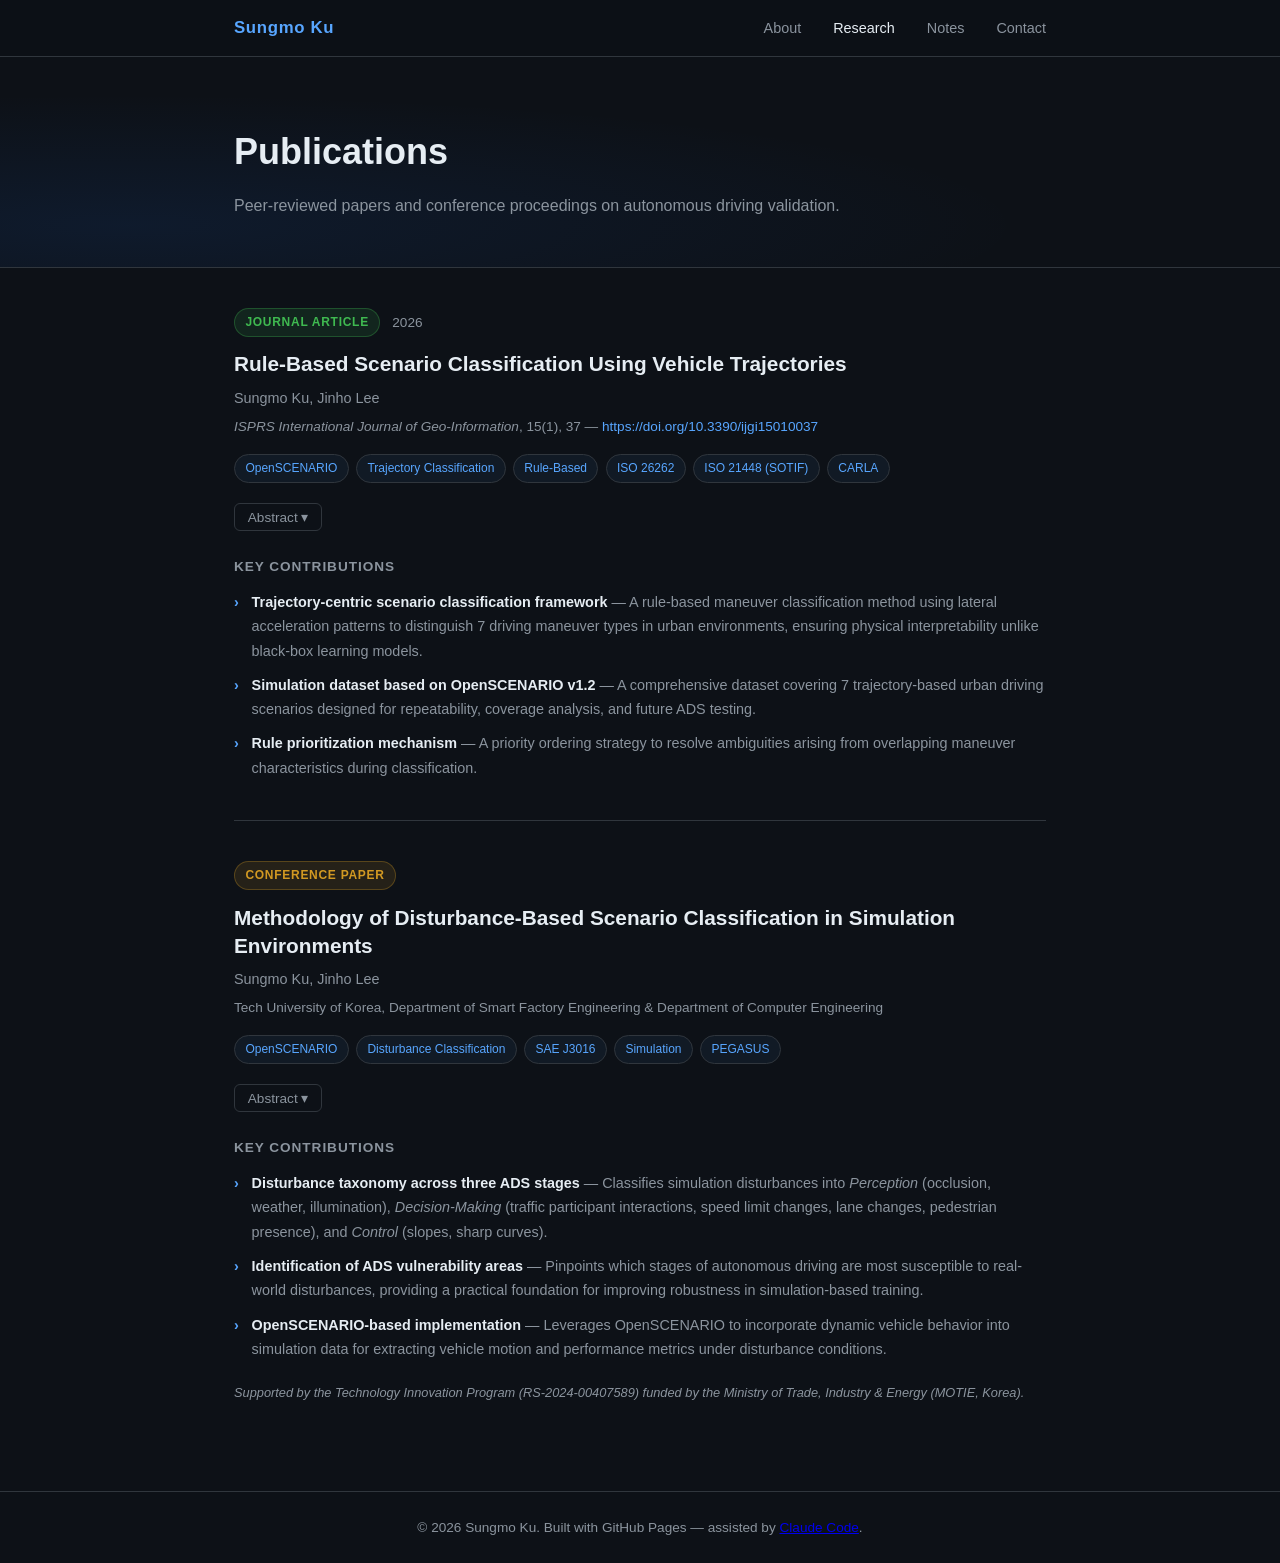
==== research/index.html @ fc3dd428 "github io start" ====
<!DOCTYPE html>
<html lang="en">
<head>
  <meta charset="UTF-8" />
  <meta name="viewport" content="width=device-width, initial-scale=1.0" />
  <title>Research | Sungmo Ku</title>
  <link rel="stylesheet" href="style.css" />
  <script src="../components.js" defer></script>
</head>
<body>

  <site-nav base="../" active="research"></site-nav>

  <div class="page-hero">
    <div class="container">
      <h1>Publications</h1>
      <p>Peer-reviewed papers and conference proceedings on autonomous driving validation.</p>
    </div>
  </div>

  <main class="container">

    <!-- Paper 1 -->
    <article class="paper">
      <div class="paper-header">
        <span class="paper-type journal">Journal Article</span>
        <span class="paper-year">2026</span>
      </div>
      <h2 class="paper-title">
        Rule-Based Scenario Classification Using Vehicle Trajectories
      </h2>
      <p class="paper-authors">Sungmo Ku, Jinho Lee</p>
      <p class="paper-venue">
        <em>ISPRS International Journal of Geo-Information</em>, 15(1), 37 &mdash;
        <a href="https://doi.org/10.3390/ijgi15010037" target="_blank" rel="noopener">
          https://doi.org/10.3390/ijgi15010037
        </a>
      </p>

      <div class="paper-tags">
        <span>OpenSCENARIO</span>
        <span>Trajectory Classification</span>
        <span>Rule-Based</span>
        <span>ISO 26262</span>
        <span>ISO 21448 (SOTIF)</span>
        <span>CARLA</span>
      </div>

      <div class="abstract">
        <button class="abstract-toggle" onclick="toggleAbstract(this)">Abstract ▾</button>
        <div class="abstract-body">
          <p>
            Ensuring the safety of autonomous driving systems (ADS) requires scenario-based testing
            that reflects the complexity and variability of real-world driving conditions. However,
            the nondeterministic nature of actual traffic environments makes physical testing costly
            and limited in scope, particularly for rare and safety-critical scenarios. To address this,
            simulation has become a core component in validation by providing scalable, controllable,
            and repeatable testing environments.
          </p>
          <p>
            This study proposes a trajectory-based scenario classification framework that emphasizes
            both generality and interpretability. Specifically, we define a set of rule-based maneuver
            classification criteria using lateral acceleration patterns and apply them to simulated urban
            driving scenarios modeled with OpenSCENARIO. To address overlapping maneuver characteristics,
            a priority ordering of classification rules is introduced to resolve ambiguities.
          </p>
          <p>
            The proposed method was evaluated on a dataset comprising 7 types of maneuvers, including
            straight driving, lane changes, turns, roundabouts, and U-turns. Experimental results
            demonstrate the effectiveness of rule-driven classification based on vehicle trajectory dynamics
            and highlight the potential of this approach for structured scenario definition and validation
            in ADS simulation environments.
          </p>
        </div>
      </div>

      <div class="contributions">
        <h3>Key Contributions</h3>
        <ul>
          <li>
            <strong>Trajectory-centric scenario classification framework</strong> — A rule-based maneuver
            classification method using lateral acceleration patterns to distinguish 7 driving maneuver types
            in urban environments, ensuring physical interpretability unlike black-box learning models.
          </li>
          <li>
            <strong>Simulation dataset based on OpenSCENARIO v1.2</strong> — A comprehensive dataset
            covering 7 trajectory-based urban driving scenarios designed for repeatability, coverage analysis,
            and future ADS testing.
          </li>
          <li>
            <strong>Rule prioritization mechanism</strong> — A priority ordering strategy to resolve ambiguities
            arising from overlapping maneuver characteristics during classification.
          </li>
        </ul>
      </div>
    </article>

    <hr class="divider" />

    <!-- Paper 2 -->
    <article class="paper">
      <div class="paper-header">
        <span class="paper-type conference">Conference Paper</span>
      </div>
      <h2 class="paper-title">
        Methodology of Disturbance-Based Scenario Classification in Simulation Environments
      </h2>
      <p class="paper-authors">Sungmo Ku, Jinho Lee</p>
      <p class="paper-venue">
        Tech University of Korea, Department of Smart Factory Engineering &amp; Department of Computer Engineering
      </p>

      <div class="paper-tags">
        <span>OpenSCENARIO</span>
        <span>Disturbance Classification</span>
        <span>SAE J3016</span>
        <span>Simulation</span>
        <span>PEGASUS</span>
      </div>

      <div class="abstract">
        <button class="abstract-toggle" onclick="toggleAbstract(this)">Abstract ▾</button>
        <div class="abstract-body">
          <p>
            Autonomous driving systems have advanced toward higher levels of automation, particularly
            SAE J3016 Level 4 and above, where simulation-based training is increasingly emphasized.
            Through simulation, diverse driving scenarios can be reproduced, and consequently, various
            classification frameworks have been proposed. Previous ontology-based approaches that utilize
            road types and surrounding traffic object information face limitations: difficulty in
            comprehensively capturing all contextual information and high computational costs.
          </p>
          <p>
            This study proposes a methodology that establishes a concise and clear foundation for
            classifying driving scenarios. The objective is to define classification criteria that enable
            the effective reproduction and training of hazardous scenarios, thereby supporting the learning
            process of autonomous vehicles. Using ASAM OpenX (developed as part of the German PEGASUS Project),
            disturbances implementable in simulation are classified into three stages: perception,
            decision-making, and control.
          </p>
        </div>
      </div>

      <div class="contributions">
        <h3>Key Contributions</h3>
        <ul>
          <li>
            <strong>Disturbance taxonomy across three ADS stages</strong> — Classifies simulation disturbances
            into <em>Perception</em> (occlusion, weather, illumination), <em>Decision-Making</em> (traffic participant
            interactions, speed limit changes, lane changes, pedestrian presence), and <em>Control</em> (slopes,
            sharp curves).
          </li>
          <li>
            <strong>Identification of ADS vulnerability areas</strong> — Pinpoints which stages of autonomous
            driving are most susceptible to real-world disturbances, providing a practical foundation for
            improving robustness in simulation-based training.
          </li>
          <li>
            <strong>OpenSCENARIO-based implementation</strong> — Leverages OpenSCENARIO to incorporate dynamic
            vehicle behavior into simulation data for extracting vehicle motion and performance metrics under
            disturbance conditions.
          </li>
        </ul>
      </div>

      <p class="paper-note">
        Supported by the Technology Innovation Program (RS-2024-00407589) funded by the Ministry of Trade,
        Industry &amp; Energy (MOTIE, Korea).
      </p>
    </article>

  </main>

  <site-footer></site-footer>

  <script>
    function toggleAbstract(btn) {
      const body = btn.nextElementSibling;
      const open = body.classList.toggle('open');
      btn.textContent = open ? 'Abstract ▴' : 'Abstract ▾';
    }
  </script>

</body>
</html>
---- research/style.css ----
*, *::before, *::after {
  box-sizing: border-box;
  margin: 0;
  padding: 0;
}

:root {
  --bg: #0d1117;
  --bg-alt: #161b22;
  --border: #30363d;
  --text: #e6edf3;
  --text-muted: #8b949e;
  --accent: #58a6ff;
  --accent-dim: #1f6feb;
  --green: #3fb950;
  --orange: #d29922;
}

html { scroll-behavior: smooth; }

body {
  font-family: -apple-system, BlinkMacSystemFont, "Segoe UI", sans-serif;
  background: var(--bg);
  color: var(--text);
  line-height: 1.7;
}

/* ── Nav ── */
header {
  position: sticky;
  top: 0;
  z-index: 100;
  background: rgba(13, 17, 23, 0.88);
  backdrop-filter: blur(8px);
  border-bottom: 1px solid var(--border);
}

nav {
  max-width: 860px;
  margin: 0 auto;
  padding: 0 1.5rem;
  height: 56px;
  display: flex;
  align-items: center;
  justify-content: space-between;
}

.logo {
  font-weight: 700;
  font-size: 1.05rem;
  color: var(--accent);
  text-decoration: none;
  letter-spacing: 0.04em;
}

nav ul {
  list-style: none;
  display: flex;
  gap: 2rem;
}

nav a {
  color: var(--text-muted);
  text-decoration: none;
  font-size: 0.9rem;
  transition: color 0.2s;
}

nav a:hover, nav a.active {
  color: var(--text);
}

/* ── Page hero ── */
.page-hero {
  padding: 4rem 1.5rem 3rem;
  border-bottom: 1px solid var(--border);
  background: radial-gradient(ellipse at 10% 80%, rgba(31, 111, 235, 0.1) 0%, transparent 55%);
}

.page-hero h1 {
  font-size: 2.25rem;
  font-weight: 800;
  margin-bottom: 0.6rem;
}

.page-hero p {
  color: var(--text-muted);
  font-size: 1rem;
}

/* ── Container ── */
.container {
  max-width: 860px;
  margin: 0 auto;
  padding: 0 1.5rem;
}

/* ── Paper card ── */
.paper {
  padding: 2.5rem 0;
}

.paper-header {
  display: flex;
  align-items: center;
  gap: 0.75rem;
  margin-bottom: 0.85rem;
}

.paper-type {
  font-size: 0.75rem;
  font-weight: 600;
  padding: 0.2rem 0.65rem;
  border-radius: 20px;
  text-transform: uppercase;
  letter-spacing: 0.06em;
}

.paper-type.journal {
  background: rgba(63, 185, 80, 0.12);
  color: var(--green);
  border: 1px solid rgba(63, 185, 80, 0.3);
}

.paper-type.conference {
  background: rgba(210, 153, 34, 0.12);
  color: var(--orange);
  border: 1px solid rgba(210, 153, 34, 0.3);
}

.paper-year {
  font-size: 0.85rem;
  color: var(--text-muted);
}

.paper-title {
  font-size: 1.3rem;
  font-weight: 700;
  line-height: 1.35;
  margin-bottom: 0.45rem;
  color: var(--text);
}

.paper-authors {
  font-size: 0.9rem;
  color: var(--text-muted);
  margin-bottom: 0.3rem;
}

.paper-venue {
  font-size: 0.85rem;
  color: var(--text-muted);
  margin-bottom: 1rem;
}

.paper-venue a {
  color: var(--accent);
  text-decoration: none;
}

.paper-venue a:hover {
  text-decoration: underline;
}

/* ── Tags ── */
.paper-tags {
  display: flex;
  flex-wrap: wrap;
  gap: 0.45rem;
  margin-bottom: 1.25rem;
}

.paper-tags span {
  font-size: 0.75rem;
  padding: 0.2rem 0.65rem;
  border: 1px solid var(--border);
  border-radius: 20px;
  color: var(--accent);
  background: rgba(88, 166, 255, 0.06);
}

/* ── Abstract ── */
.abstract {
  margin-bottom: 1.5rem;
}

.abstract-toggle {
  background: none;
  border: 1px solid var(--border);
  color: var(--text-muted);
  font-size: 0.85rem;
  padding: 0.3rem 0.8rem;
  border-radius: 6px;
  cursor: pointer;
  transition: border-color 0.2s, color 0.2s;
}

.abstract-toggle:hover {
  border-color: var(--accent);
  color: var(--text);
}

.abstract-body {
  display: none;
  margin-top: 0.85rem;
  padding: 1.25rem;
  background: var(--bg-alt);
  border: 1px solid var(--border);
  border-radius: 8px;
  font-size: 0.9rem;
  color: var(--text-muted);
  line-height: 1.75;
}

.abstract-body.open {
  display: block;
}

.abstract-body p + p {
  margin-top: 0.85rem;
}

/* ── Contributions ── */
.contributions h3 {
  font-size: 0.85rem;
  font-weight: 600;
  text-transform: uppercase;
  letter-spacing: 0.07em;
  color: var(--text-muted);
  margin-bottom: 0.75rem;
}

.contributions ul {
  list-style: none;
  display: flex;
  flex-direction: column;
  gap: 0.6rem;
}

.contributions li {
  font-size: 0.9rem;
  color: var(--text-muted);
  padding-left: 1.1rem;
  position: relative;
}

.contributions li::before {
  content: "›";
  position: absolute;
  left: 0;
  color: var(--accent);
  font-weight: 700;
}

.contributions strong {
  color: var(--text);
}

/* ── Misc ── */
.divider {
  border: none;
  border-top: 1px solid var(--border);
}

.paper-note {
  margin-top: 1.25rem;
  font-size: 0.8rem;
  color: var(--text-muted);
  font-style: italic;
}

/* ── Footer ── */
footer {
  border-top: 1px solid var(--border);
  padding: 1.5rem;
  text-align: center;
  font-size: 0.85rem;
  color: var(--text-muted);
  margin-top: 3rem;
}

@media (max-width: 640px) {
  .paper-title { font-size: 1.1rem; }
  .page-hero h1 { font-size: 1.75rem; }
}
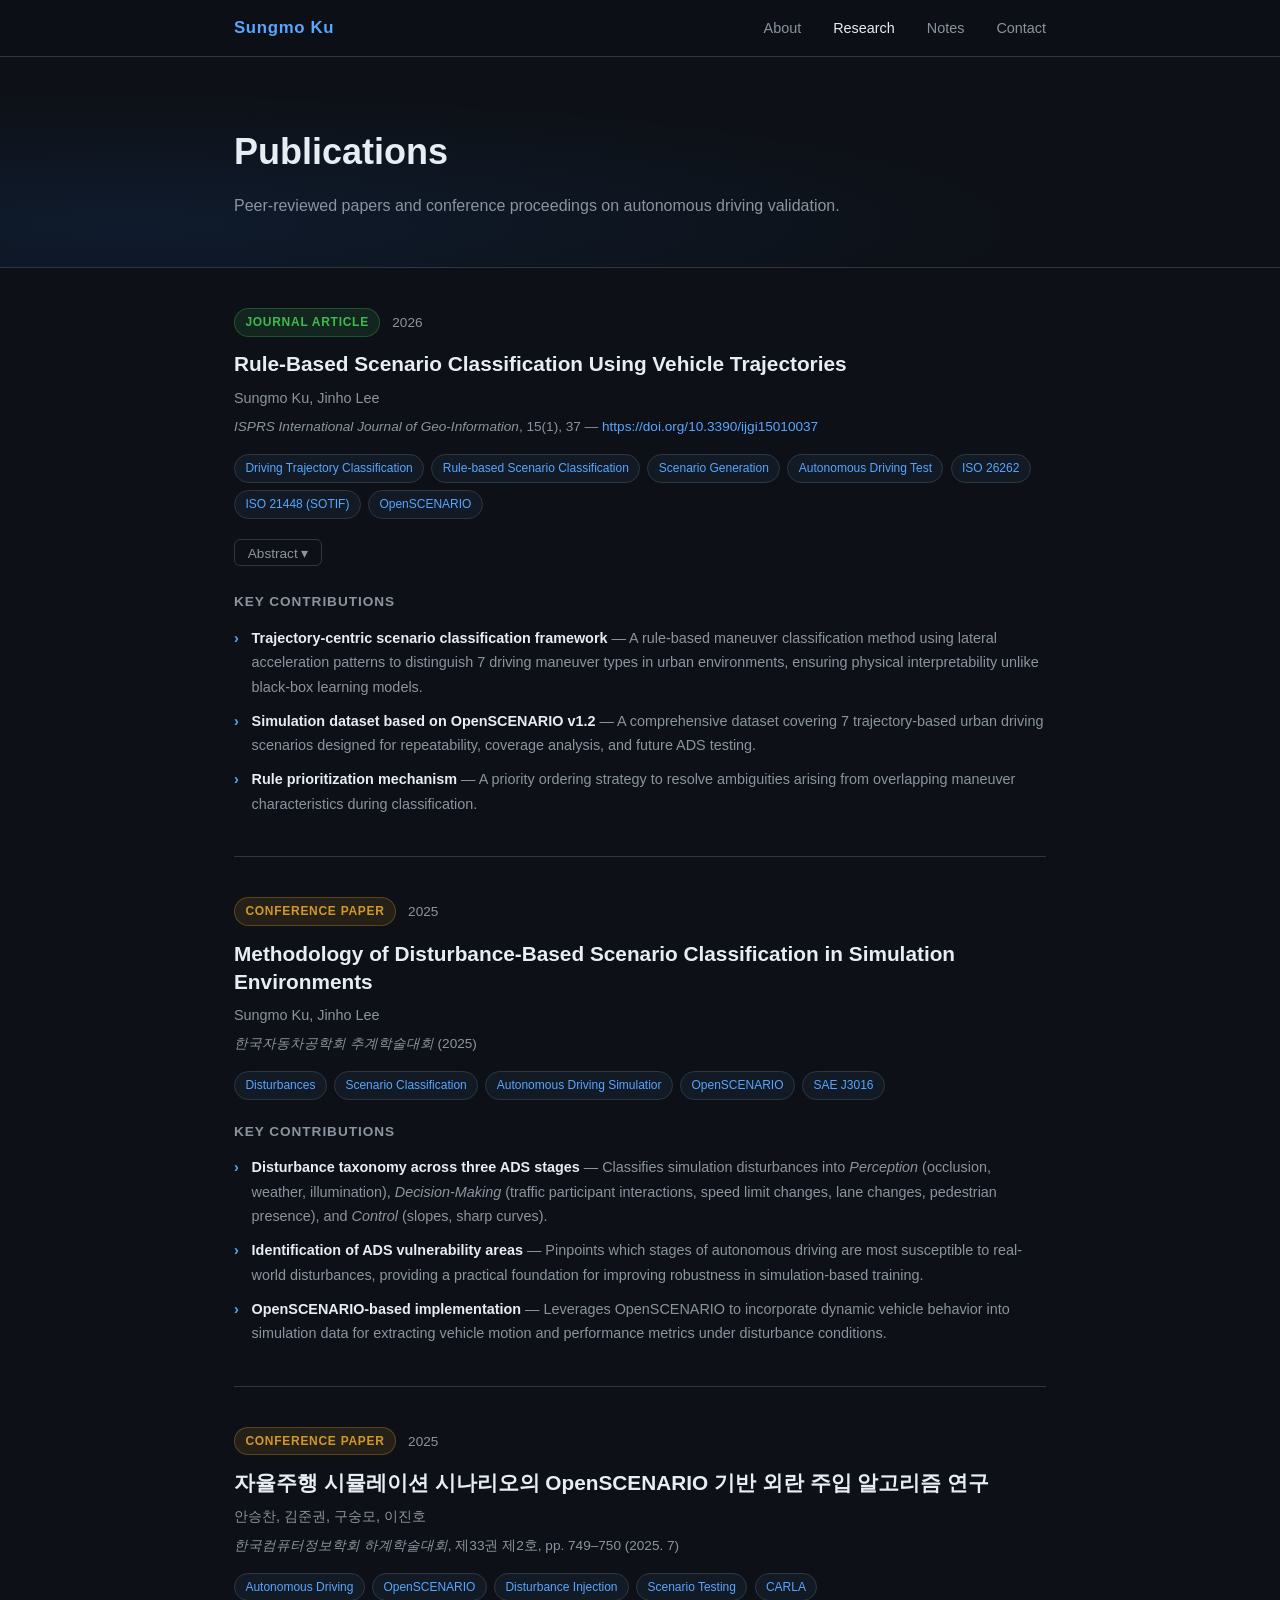
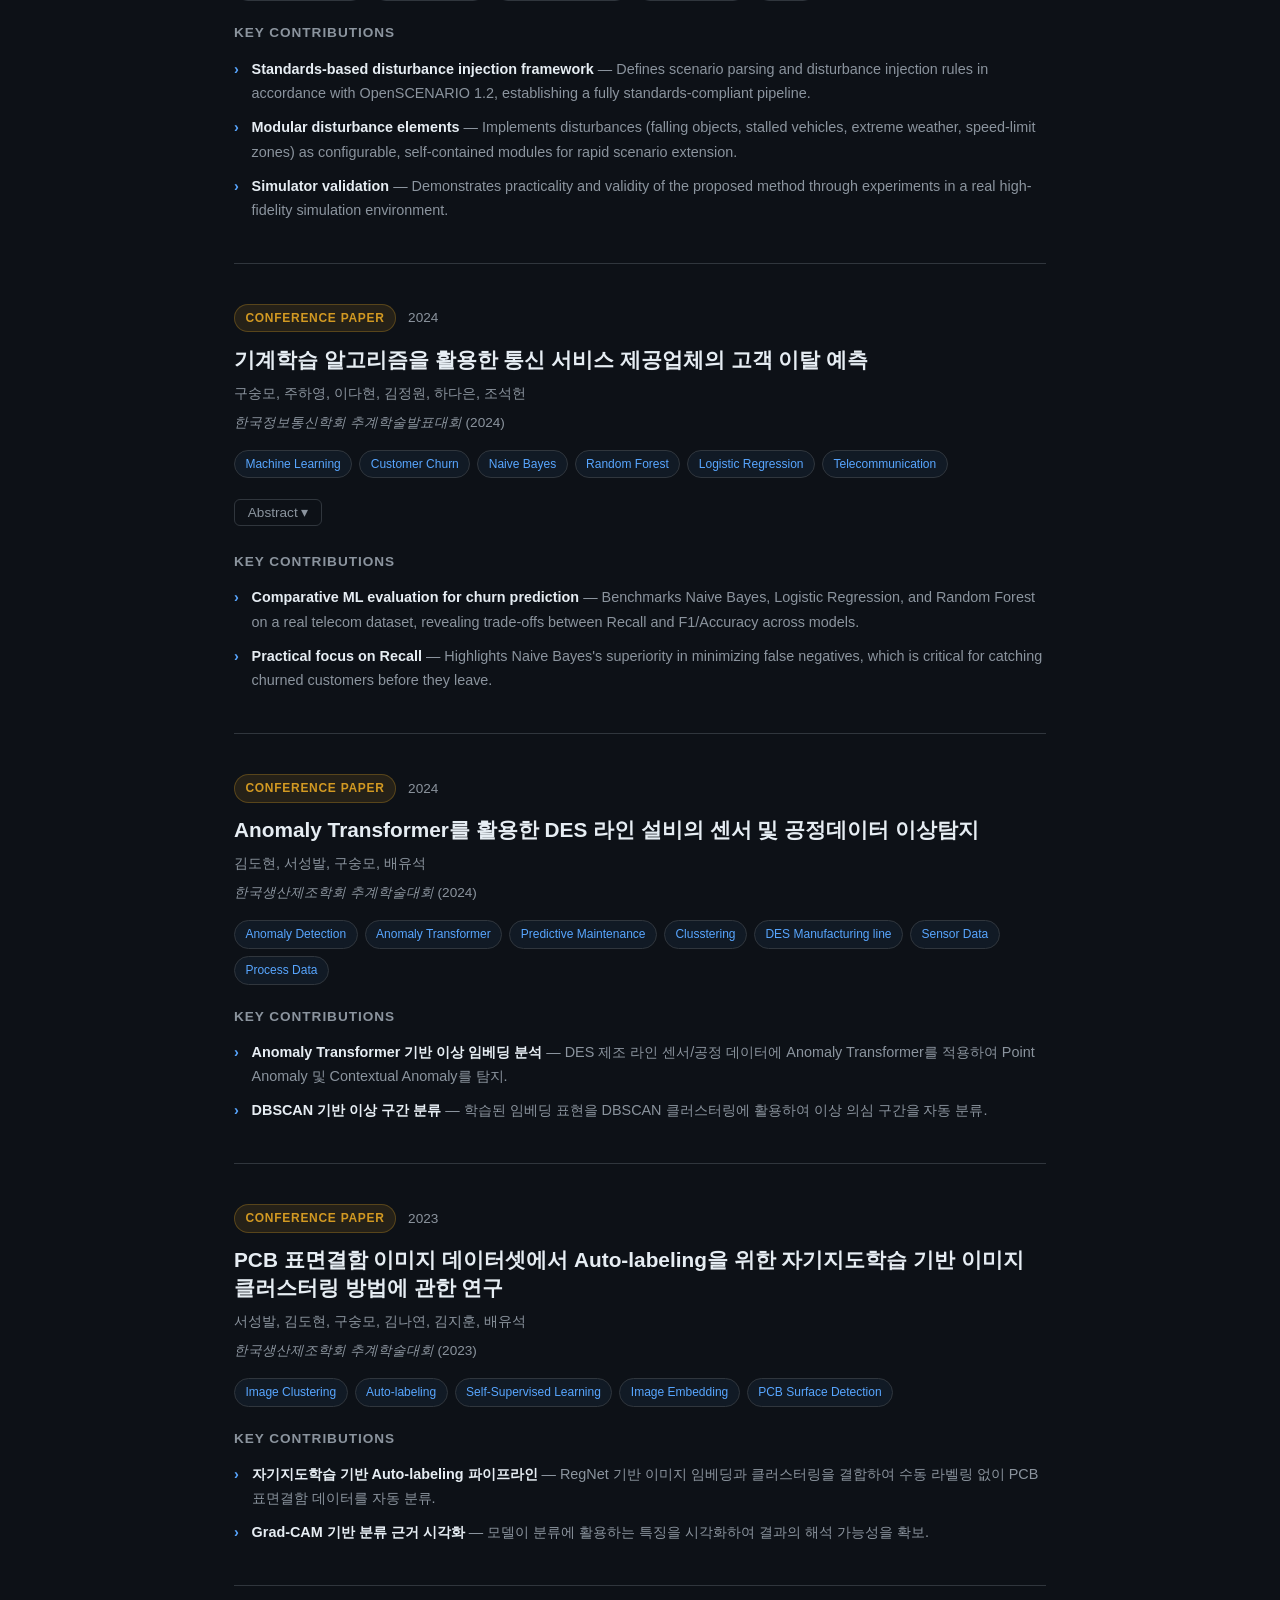
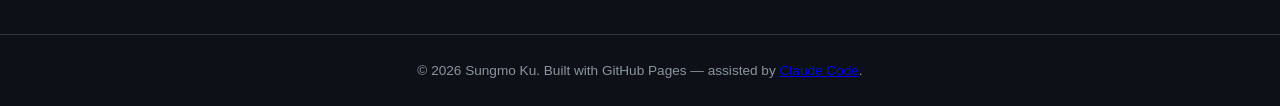
==== commit 57a17218: "260422 - esl-chap3 and papar with conferences" ====
--- a/research/index.html
+++ b/research/index.html
@@ -20,7 +20,7 @@
 
   <main class="container">
 
-    <!-- Paper 1 -->
+    <!-- 2026 -->
     <article class="paper">
       <div class="paper-header">
         <span class="paper-type journal">Journal Article</span>
@@ -38,12 +38,13 @@
       </p>
 
       <div class="paper-tags">
-        <span>OpenSCENARIO</span>
-        <span>Trajectory Classification</span>
-        <span>Rule-Based</span>
+        <span>Driving Trajectory Classification</span>
+        <span>Rule-based Scenario Classification</span>
+        <span>Scenario Generation</span>
+        <span>Autonomous Driving Test</span>
         <span>ISO 26262</span>
         <span>ISO 21448 (SOTIF)</span>
-        <span>CARLA</span>
+        <span>OpenSCENARIO</span>
       </div>
 
       <div class="abstract">
@@ -55,21 +56,16 @@
             the nondeterministic nature of actual traffic environments makes physical testing costly
             and limited in scope, particularly for rare and safety-critical scenarios. To address this,
             simulation has become a core component in validation by providing scalable, controllable,
-            and repeatable testing environments.
-          </p>
-          <p>
-            This study proposes a trajectory-based scenario classification framework that emphasizes
-            both generality and interpretability. Specifically, we define a set of rule-based maneuver
-            classification criteria using lateral acceleration patterns and apply them to simulated urban
-            driving scenarios modeled with OpenSCENARIO. To address overlapping maneuver characteristics,
-            a priority ordering of classification rules is introduced to resolve ambiguities.
-          </p>
-          <p>
-            The proposed method was evaluated on a dataset comprising 7 types of maneuvers, including
-            straight driving, lane changes, turns, roundabouts, and U-turns. Experimental results
-            demonstrate the effectiveness of rule-driven classification based on vehicle trajectory dynamics
-            and highlight the potential of this approach for structured scenario definition and validation
-            in ADS simulation environments.
+            and repeatable testing environments. This study proposes a trajectory-based scenario classification
+            framework that emphasizes both generality and interpretability. Specifically, we
+            define a set of rule-based maneuver classification criteria using lateral acceleration patterns
+            and apply them to simulated urban driving scenarios modeled with OpenSCENARIO. To
+            address overlapping maneuver characteristics, a priority ordering of classification rules is
+            introduced to resolve ambiguities. The proposed method was evaluated on a dataset comprising
+            7 types of maneuvers, including straight driving, lane changes, turns, roundabouts,
+            and U-turns. Experimental results demonstrate the effectiveness of rule-driven classification
+            based on vehicle trajectory dynamics and highlight the potential of this approach for
+            structured scenario definition and validation in ADS simulation environments.
           </p>
         </div>
       </div>
@@ -97,45 +93,133 @@
 
     <hr class="divider" />
 
-    <!-- Paper 2 -->
-    <article class="paper">
-      <div class="paper-header">
-        <span class="paper-type conference">Conference Paper</span>
+    <!-- 2025 - Methodology -->
+    <article class="paper">
+      <div class="paper-header">
+        <span class="paper-type conference">Conference Paper</span>
+        <span class="paper-year">2025</span>
       </div>
       <h2 class="paper-title">
         Methodology of Disturbance-Based Scenario Classification in Simulation Environments
       </h2>
       <p class="paper-authors">Sungmo Ku, Jinho Lee</p>
       <p class="paper-venue">
-        Tech University of Korea, Department of Smart Factory Engineering &amp; Department of Computer Engineering
-      </p>
-
-      <div class="paper-tags">
+        <em>한국자동차공학회 추계학술대회 </em> (2025)
+      </p>
+
+      <div class="paper-tags">
+        <span>Disturbances</span>
+        <span>Scenario Classification</span>
+        <span>Autonomous Driving Simulatior</span>
         <span>OpenSCENARIO</span>
-        <span>Disturbance Classification</span>
         <span>SAE J3016</span>
-        <span>Simulation</span>
-        <span>PEGASUS</span>
+      </div>
+
+      <div class="contributions">
+        <h3>Key Contributions</h3>
+        <ul>
+          <li>
+            <strong>Disturbance taxonomy across three ADS stages</strong> — Classifies simulation disturbances
+            into <em>Perception</em> (occlusion, weather, illumination), <em>Decision-Making</em> (traffic participant
+            interactions, speed limit changes, lane changes, pedestrian presence), and <em>Control</em> (slopes,
+            sharp curves).
+          </li>
+          <li>
+            <strong>Identification of ADS vulnerability areas</strong> — Pinpoints which stages of autonomous
+            driving are most susceptible to real-world disturbances, providing a practical foundation for
+            improving robustness in simulation-based training.
+          </li>
+          <li>
+            <strong>OpenSCENARIO-based implementation</strong> — Leverages OpenSCENARIO to incorporate dynamic
+            vehicle behavior into simulation data for extracting vehicle motion and performance metrics under
+            disturbance conditions.
+          </li>
+        </ul>
+      </div>
+    </article>
+
+    <hr class="divider" />
+
+    <!-- 2025 - Disturbance Injection -->
+    <article class="paper">
+      <div class="paper-header">
+        <span class="paper-type conference">Conference Paper</span>
+        <span class="paper-year">2025</span>
+      </div>
+      <h2 class="paper-title">
+        자율주행 시뮬레이션 시나리오의 OpenSCENARIO 기반 외란 주입 알고리즘 연구
+      </h2>
+      <p class="paper-authors">안승찬, 김준권, 구숭모, 이진호</p>
+      <p class="paper-venue">
+        <em>한국컴퓨터정보학회 하계학술대회</em>, 제33권 제2호, pp. 749–750 (2025. 7)
+      </p>
+
+      <div class="paper-tags">
+        <span>Autonomous Driving</span>
+        <span>OpenSCENARIO</span>
+        <span>Disturbance Injection</span>
+        <span>Scenario Testing</span>
+        <span>CARLA</span>
+      </div>
+
+      <div class="contributions">
+        <h3>Key Contributions</h3>
+        <ul>
+          <li>
+            <strong>Standards-based disturbance injection framework</strong> — Defines scenario parsing and
+            disturbance injection rules in accordance with OpenSCENARIO 1.2, establishing a fully standards-compliant pipeline.
+          </li>
+          <li>
+            <strong>Modular disturbance elements</strong> — Implements disturbances (falling objects, stalled vehicles,
+            extreme weather, speed-limit zones) as configurable, self-contained modules for rapid scenario extension.
+          </li>
+          <li>
+            <strong>Simulator validation</strong> — Demonstrates practicality and validity of the proposed method
+            through experiments in a real high-fidelity simulation environment.
+          </li>
+        </ul>
+      </div>
+    </article>
+
+    <hr class="divider" />
+
+    <!-- 2024 - Customer Churn -->
+    <article class="paper">
+      <div class="paper-header">
+        <span class="paper-type conference">Conference Paper</span>
+        <span class="paper-year">2024</span>
+      </div>
+      <h2 class="paper-title">
+        기계학습 알고리즘을 활용한 통신 서비스 제공업체의 고객 이탈 예측
+      </h2>
+      <p class="paper-authors">구숭모, 주하영, 이다현, 김정원, 하다은, 조석헌</p>
+      <p class="paper-venue">
+        <em>한국정보통신학회 추계학술발표대회</em> (2024)
+      </p>
+
+      <div class="paper-tags">
+        <span>Machine Learning</span>
+        <span>Customer Churn</span>
+        <span>Naive Bayes</span>
+        <span>Random Forest</span>
+        <span>Logistic Regression</span>
+        <span>Telecommunication</span>
       </div>
 
       <div class="abstract">
         <button class="abstract-toggle" onclick="toggleAbstract(this)">Abstract ▾</button>
         <div class="abstract-body">
           <p>
-            Autonomous driving systems have advanced toward higher levels of automation, particularly
-            SAE J3016 Level 4 and above, where simulation-based training is increasingly emphasized.
-            Through simulation, diverse driving scenarios can be reproduced, and consequently, various
-            classification frameworks have been proposed. Previous ontology-based approaches that utilize
-            road types and surrounding traffic object information face limitations: difficulty in
-            comprehensively capturing all contextual information and high computational costs.
-          </p>
-          <p>
-            This study proposes a methodology that establishes a concise and clear foundation for
-            classifying driving scenarios. The objective is to define classification criteria that enable
-            the effective reproduction and training of hazardous scenarios, thereby supporting the learning
-            process of autonomous vehicles. Using ASAM OpenX (developed as part of the German PEGASUS Project),
-            disturbances implementable in simulation are classified into three stages: perception,
-            decision-making, and control.
+              Customer churn prediction is a key factor for business success in the telecommunication service market, since it 
+              can be used to focus only on the customer who is predicted as a churned customer, which leads to retrenchment in 
+              marketing costs. This study employed machine learning algorithms, such as Naive Bayes, Logistic Regression, and 
+              Random Forest, to provide the customer churn prediction models for a telecommunication service provider. The 
+              customer service usage information dataset provided by a telecommunication service provider was used for training 
+              and evaluating the customer churn prediction models. It was observed that the Naive Bayes-based customer churn 
+              prediction model outperformed other two machine learning-based prediction models in terms of Recall, which is the 
+              proportion of actual churned customers who were correctly classified as the churned customers. On the contrary to 
+              this, the Random Forest-based prediction models achieved the best performance regarding other metrics including 
+              F1-score, Specificity, and Accuracy.
           </p>
         </div>
       </div>
@@ -144,29 +228,100 @@
         <h3>Key Contributions</h3>
         <ul>
           <li>
-            <strong>Disturbance taxonomy across three ADS stages</strong> — Classifies simulation disturbances
-            into <em>Perception</em> (occlusion, weather, illumination), <em>Decision-Making</em> (traffic participant
-            interactions, speed limit changes, lane changes, pedestrian presence), and <em>Control</em> (slopes,
-            sharp curves).
-          </li>
-          <li>
-            <strong>Identification of ADS vulnerability areas</strong> — Pinpoints which stages of autonomous
-            driving are most susceptible to real-world disturbances, providing a practical foundation for
-            improving robustness in simulation-based training.
-          </li>
-          <li>
-            <strong>OpenSCENARIO-based implementation</strong> — Leverages OpenSCENARIO to incorporate dynamic
-            vehicle behavior into simulation data for extracting vehicle motion and performance metrics under
-            disturbance conditions.
-          </li>
-        </ul>
-      </div>
-
-      <p class="paper-note">
-        Supported by the Technology Innovation Program (RS-2024-00407589) funded by the Ministry of Trade,
-        Industry &amp; Energy (MOTIE, Korea).
-      </p>
-    </article>
+            <strong>Comparative ML evaluation for churn prediction</strong> — Benchmarks Naive Bayes, Logistic Regression,
+            and Random Forest on a real telecom dataset, revealing trade-offs between Recall and F1/Accuracy across models.
+          </li>
+          <li>
+            <strong>Practical focus on Recall</strong> — Highlights Naive Bayes's superiority in minimizing false negatives,
+            which is critical for catching churned customers before they leave.
+          </li>
+        </ul>
+      </div>
+    </article>
+
+    <hr class="divider" />
+
+    <!-- 2024 - Anomaly Transformer -->
+    <article class="paper">
+      <div class="paper-header">
+        <span class="paper-type conference">Conference Paper</span>
+        <span class="paper-year">2024</span>
+      </div>
+      <h2 class="paper-title">
+        Anomaly Transformer를 활용한 DES 라인 설비의 센서 및 공정데이터 이상탐지
+      </h2>
+      <p class="paper-authors">김도현, 서성발, 구숭모, 배유석</p>
+      <p class="paper-venue">
+        <em>한국생산제조학회 추계학술대회</em> (2024)
+      </p>
+
+      <div class="paper-tags">
+        <span>Anomaly Detection</span>
+        <span>Anomaly Transformer</span>
+        <span>Predictive Maintenance</span>
+        <span>Clusstering</span>
+        <span>DES Manufacturing line</span>
+        <span>Sensor Data</span>
+        <span>Process Data</span>
+      </div>
+
+      <div class="contributions">
+        <h3>Key Contributions</h3>
+        <ul>
+          <li>
+            <strong>Anomaly Transformer 기반 이상 임베딩 분석</strong> — DES 제조 라인 센서/공정 데이터에
+            Anomaly Transformer를 적용하여 Point Anomaly 및 Contextual Anomaly를 탐지.
+          </li>
+          <li>
+            <strong>DBSCAN 기반 이상 구간 분류</strong> — 학습된 임베딩 표현을 DBSCAN 클러스터링에 활용하여
+            이상 의심 구간을 자동 분류.
+          </li>
+        </ul>
+      </div>
+
+    </article>
+
+    <hr class="divider" />
+
+    <!-- 2023 - PCB -->
+    <article class="paper">
+      <div class="paper-header">
+        <span class="paper-type conference">Conference Paper</span>
+        <span class="paper-year">2023</span>
+      </div>
+      <h2 class="paper-title">
+        PCB 표면결함 이미지 데이터셋에서 Auto-labeling을 위한 자기지도학습 기반 이미지 클러스터링 방법에 관한 연구
+      </h2>
+      <p class="paper-authors">서성발, 김도현, 구숭모, 김나연, 김지훈, 배유석</p>
+      <p class="paper-venue">
+        <em>한국생산제조학회 추계학술대회</em> (2023)
+      </p>
+
+      <div class="paper-tags">
+        <span>Image Clustering</span>
+        <span>Auto-labeling</span>
+        <span>Self-Supervised Learning</span>
+        <span>Image Embedding</span>
+        <span>PCB Surface Detection</span>
+      </div>
+
+      <div class="contributions">
+        <h3>Key Contributions</h3>
+        <ul>
+          <li>
+            <strong>자기지도학습 기반 Auto-labeling 파이프라인</strong> — RegNet 기반 이미지 임베딩과 클러스터링을 결합하여
+            수동 라벨링 없이 PCB 표면결함 데이터를 자동 분류.
+          </li>
+          <li>
+            <strong>Grad-CAM 기반 분류 근거 시각화</strong> — 모델이 분류에 활용하는 특징을 시각화하여 결과의
+            해석 가능성을 확보.
+          </li>
+        </ul>
+      </div>
+
+    </article>
+
+    <hr class="divider" />
 
   </main>
 
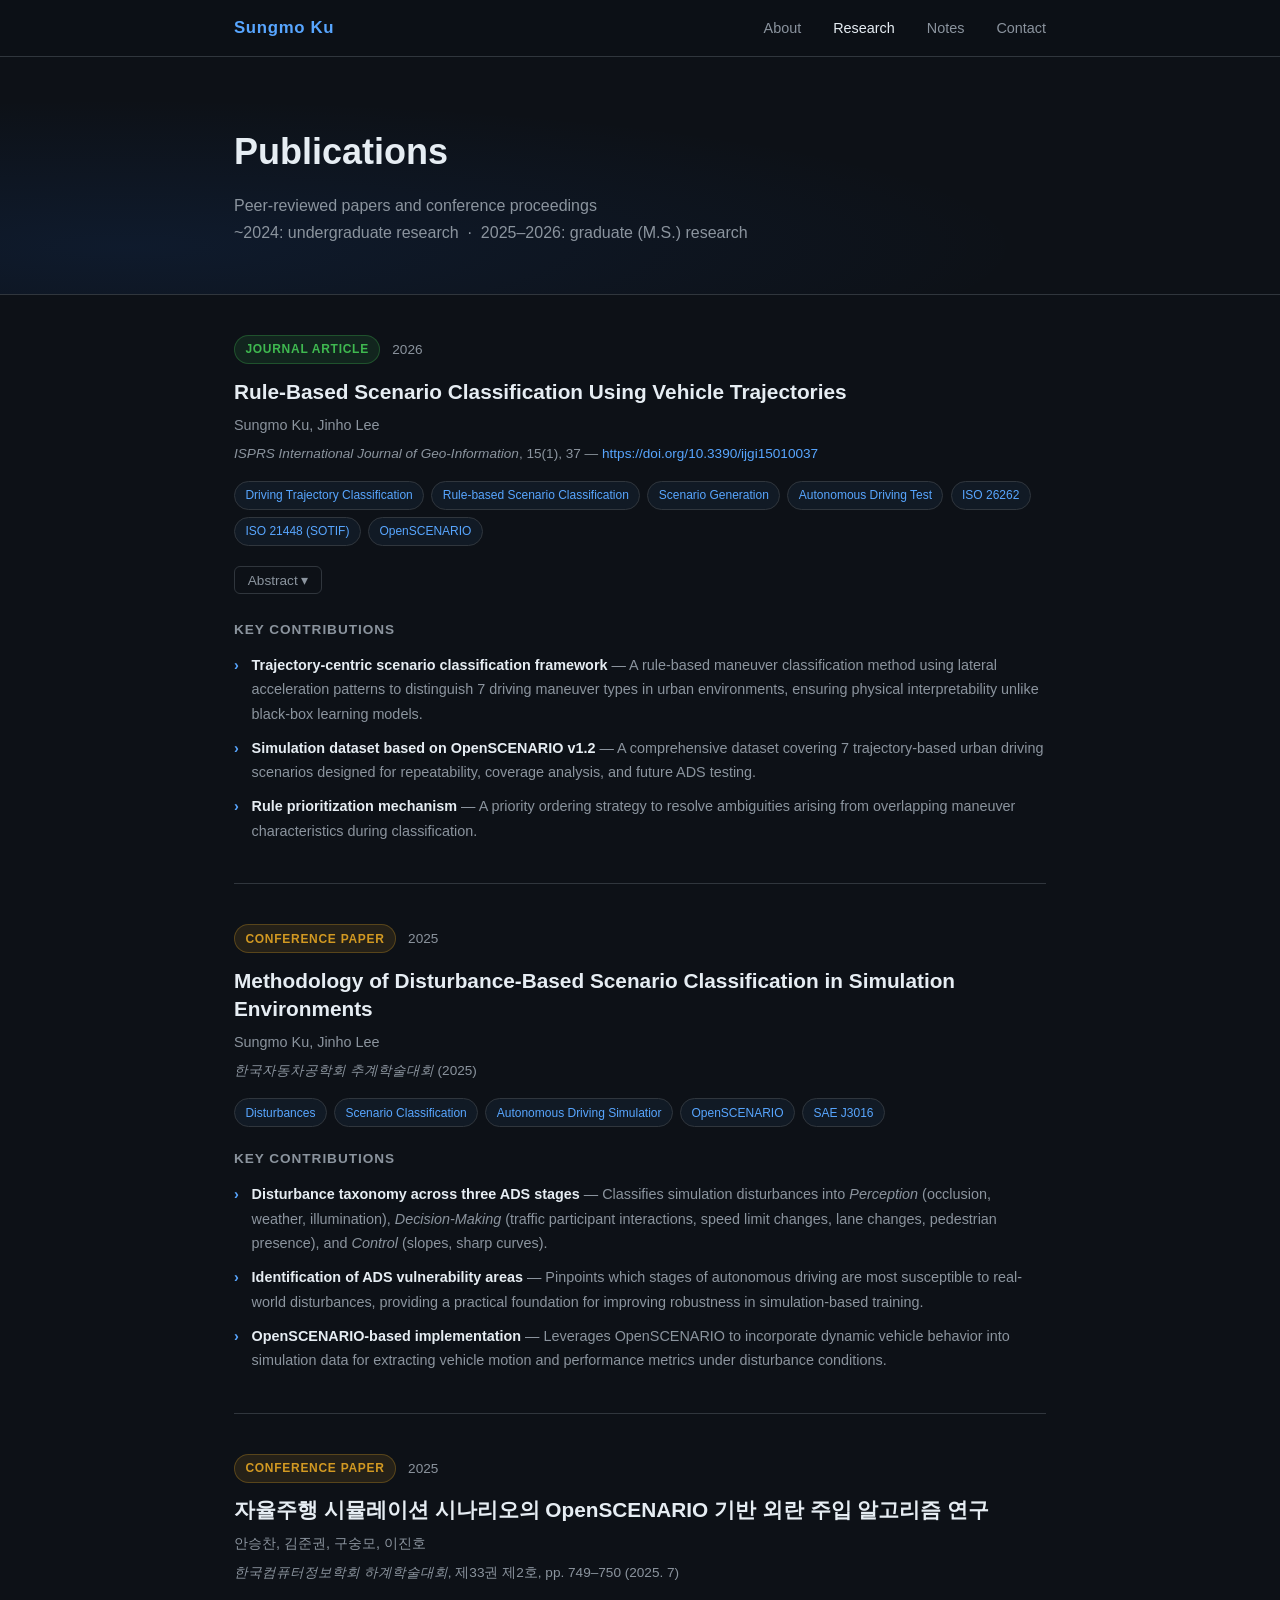
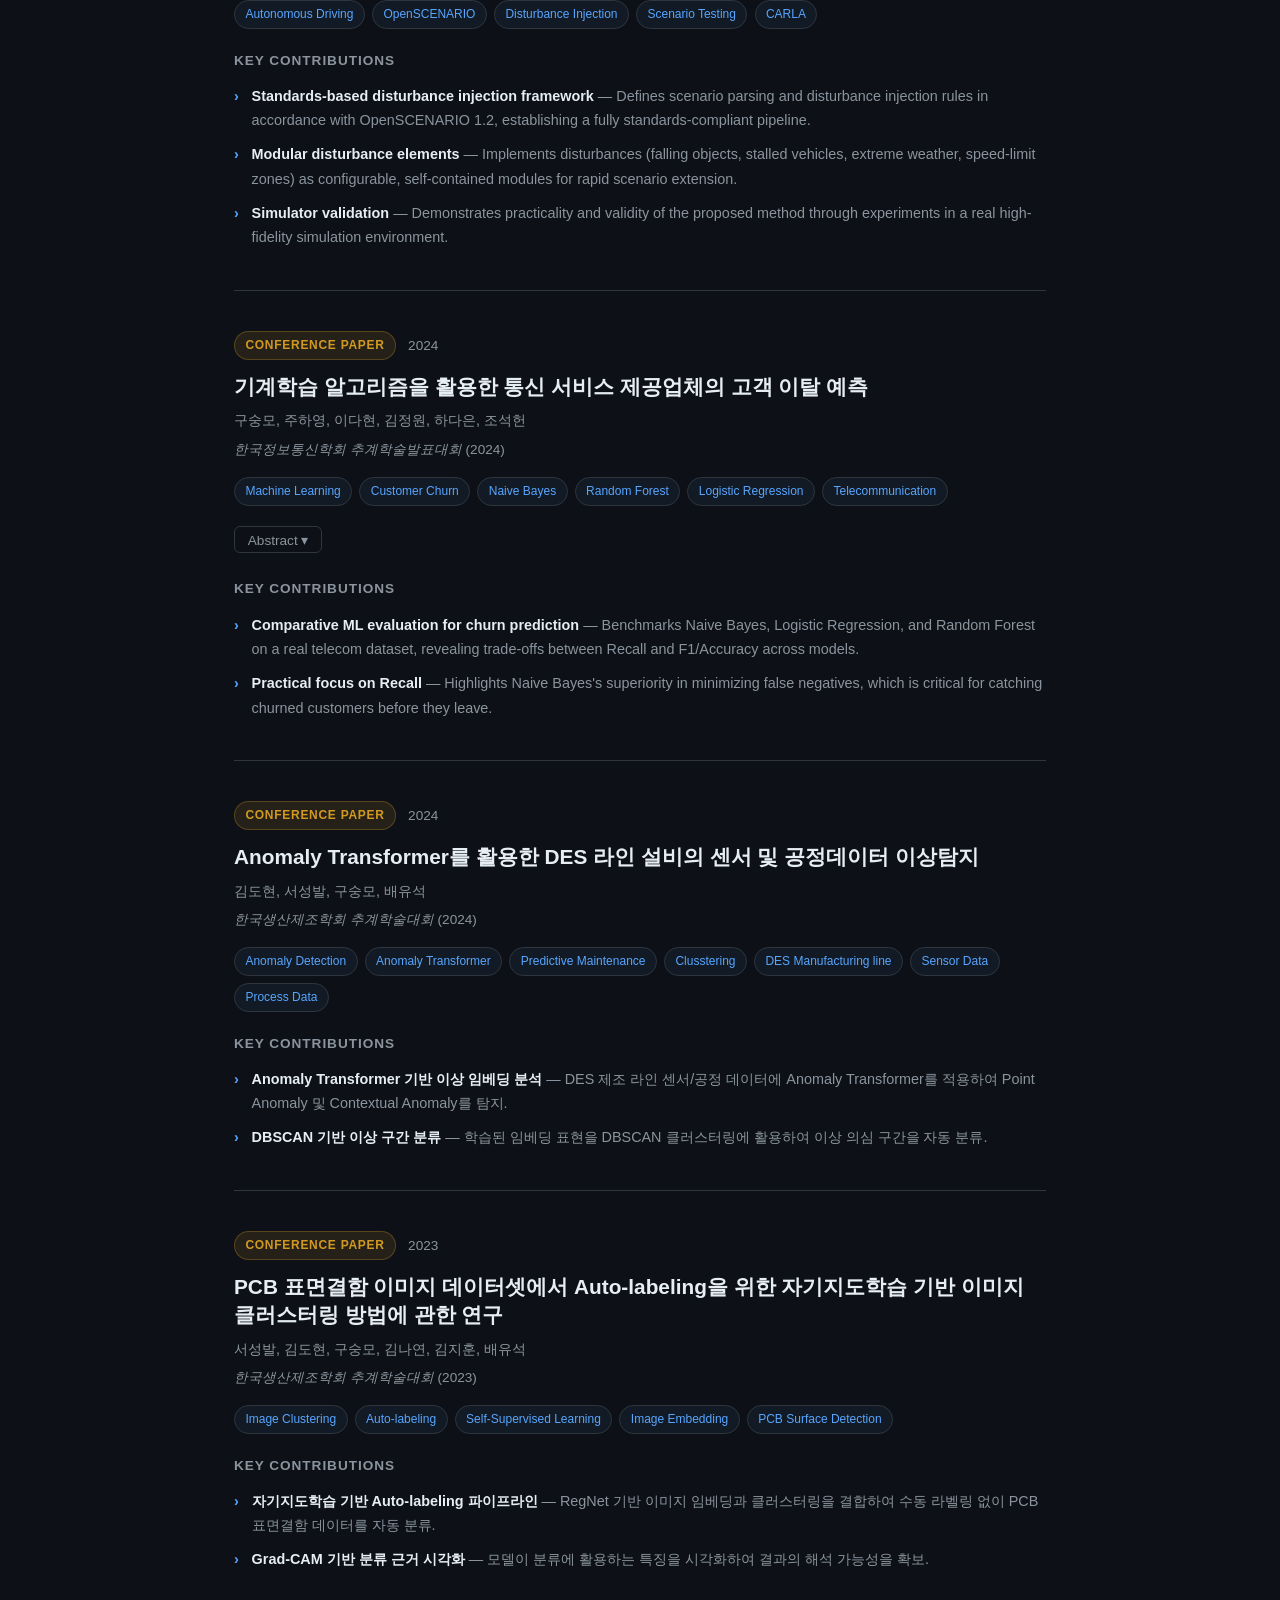
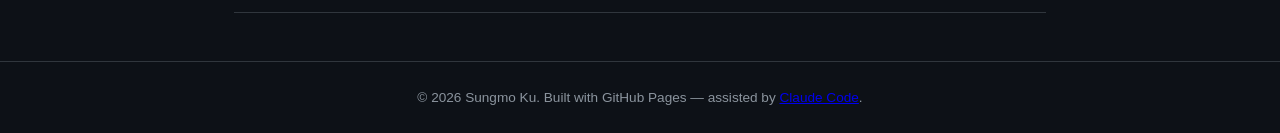
==== commit fac667f1: "260422 - detail changed in research & notes index" ====
--- a/research/index.html
+++ b/research/index.html
@@ -14,7 +14,8 @@
   <div class="page-hero">
     <div class="container">
       <h1>Publications</h1>
-      <p>Peer-reviewed papers and conference proceedings on autonomous driving validation.</p>
+      <p> Peer-reviewed papers and conference proceedings </p>
+      <p> ~2024: undergraduate research &nbsp;·&nbsp; 2025–2026: graduate (M.S.) research</p>
     </div>
   </div>
 
